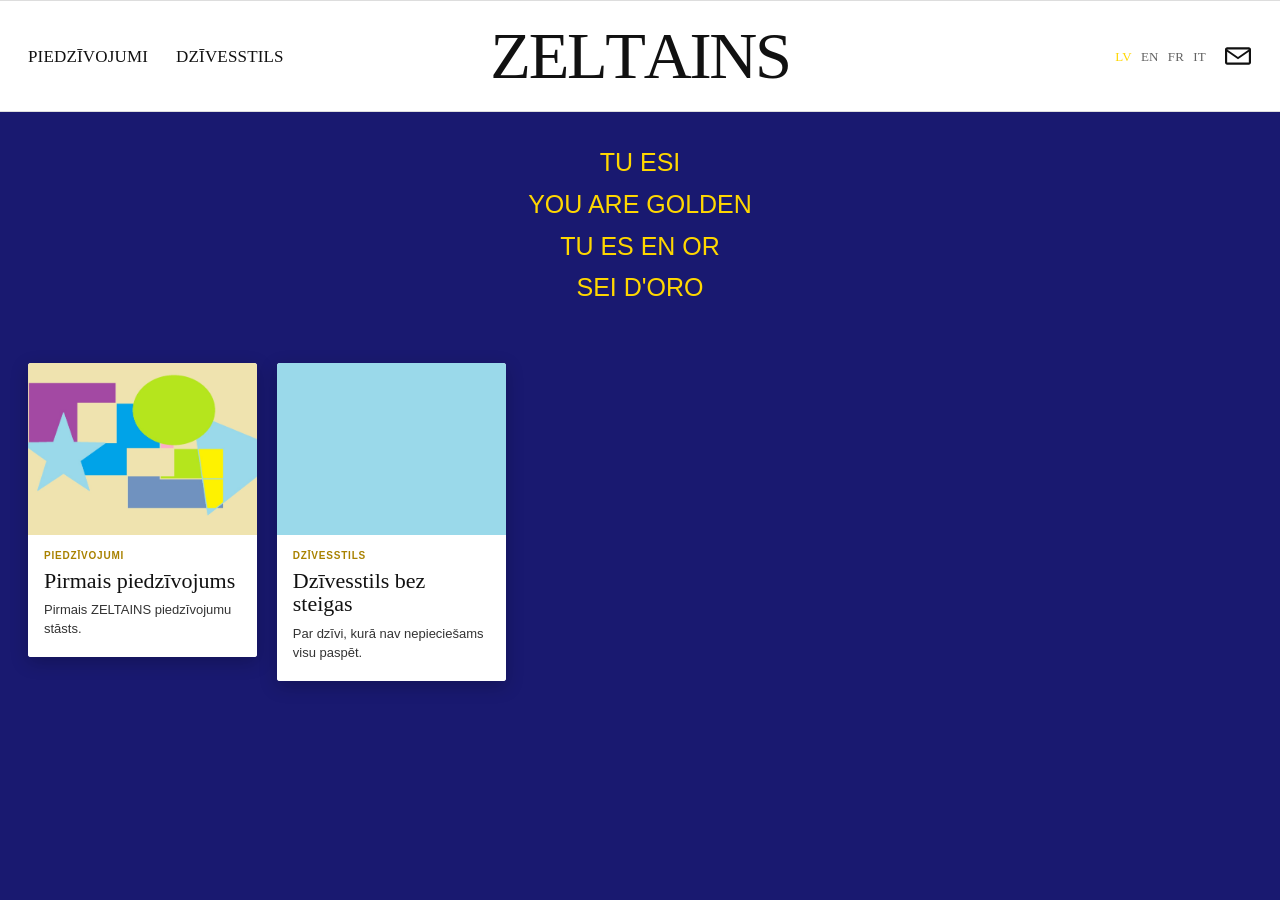
==== index.html @ d790211c "Mobilajā Zeltains pa vidu un izvēlnes vienā rindā, lapām url" ====
<!DOCTYPE html>
<html lang="lv">

<head>

    <meta charset="UTF-8">

    <meta
        name="viewport"
        content="width=device-width, initial-scale=1.0"
    >

    <title>ZELTAINS</title>

    <link
        rel="stylesheet"
        href="style.css"
    >

    <script
        src="navbar.js"
        defer
    ></script>

    <script
        src="data/raksti.js"
        defer
    ></script>

    <script
        src="js/cards.js"
        defer
    ></script>

</head>


<body>

    <main>

        <section class="hero-text">

            <p>Tu esi</p>

            <p>You are golden</p>

            <p>Tu es en or</p>

            <p>Sei d'oro</p>

        </section>


        <section
            class="raksti-container"
            data-category="all"
            data-limit="2"
        ></section>

    </main>

</body>

</html>
---- style.css ----
/* =========================================================
   ZELTAINS — GLOBAL STYLE
   ========================================================= */

@import url("css/base.css");
@import url("css/header.css");
@import url("css/cards.css");
@import url("css/pages.css");
@import url("css/contacts.css");
@import url("css/responsive.css");
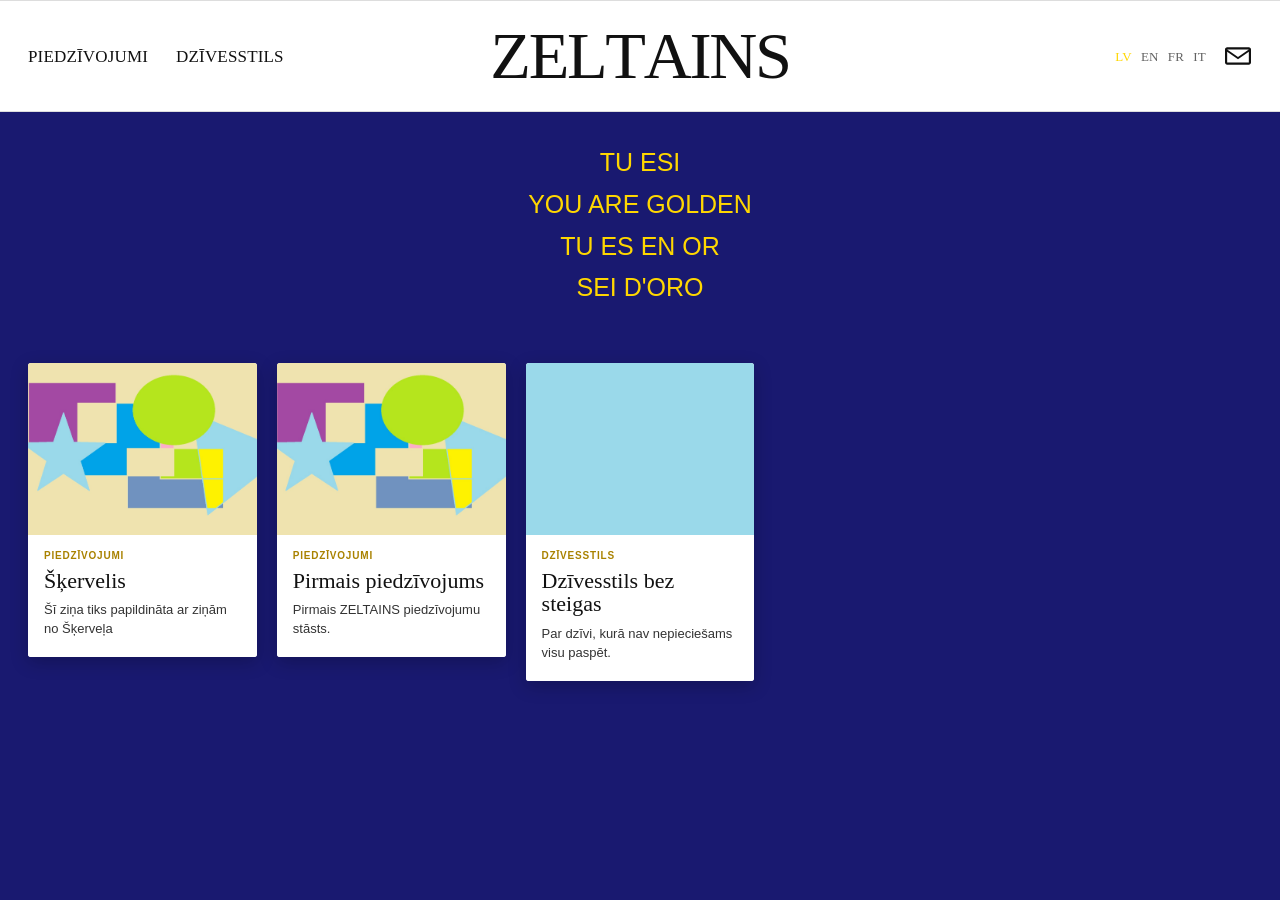
==== commit 8bd46165: "Sākumlapā rāda vairāk par 2 ierakstiem (šobrīd visus)" ====
--- a/index.html
+++ b/index.html
@@ -23,7 +23,7 @@
     ></script>
 
     <script
-        src="data/raksti.js"
+        src="https://identity.netlify.com/v1/netlify-identity-widget.js"
         defer
     ></script>
 
@@ -55,11 +55,39 @@
         <section
             class="raksti-container"
             data-category="all"
-            data-limit="2"
         ></section>
 
     </main>
 
+<script>
+    window.addEventListener(
+        "load",
+        function () {
+
+            if (!window.netlifyIdentity) {
+                return;
+            }
+
+
+            window.netlifyIdentity.on(
+                "init",
+                function () {
+
+                    if (
+                        /#(?:invite|recovery)_token=/.test(
+                            window.location.hash
+                        )
+                    ) {
+                        window.netlifyIdentity.open();
+                    }
+
+                }
+            );
+
+        }
+    );
+</script>
+
 </body>
 
 </html>
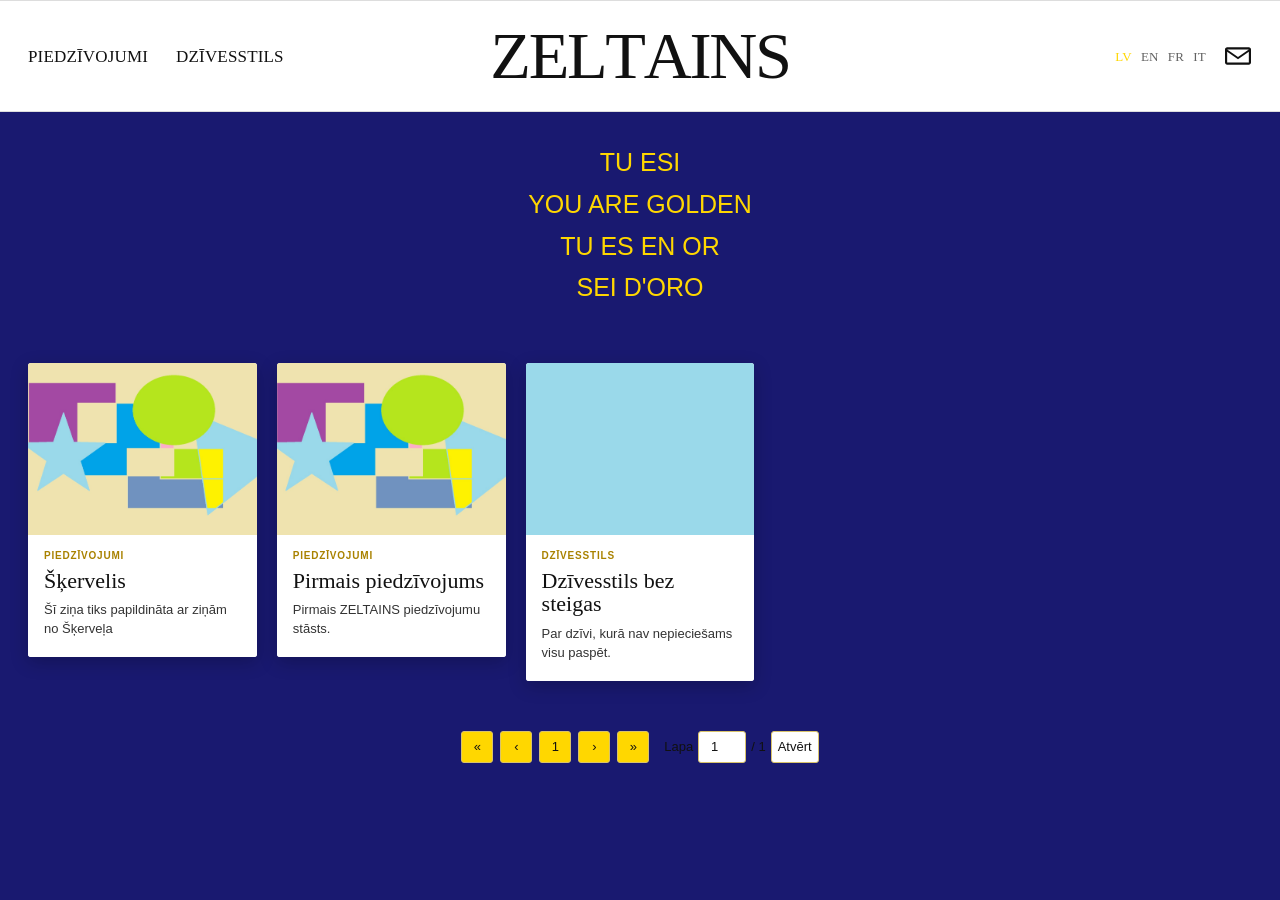
==== commit 1552981f: "35 raksti lapā" ====
--- a/index.html
+++ b/index.html
@@ -55,6 +55,7 @@
         <section
             class="raksti-container"
             data-category="all"
+            data-limit="35"
         ></section>
 
     </main>
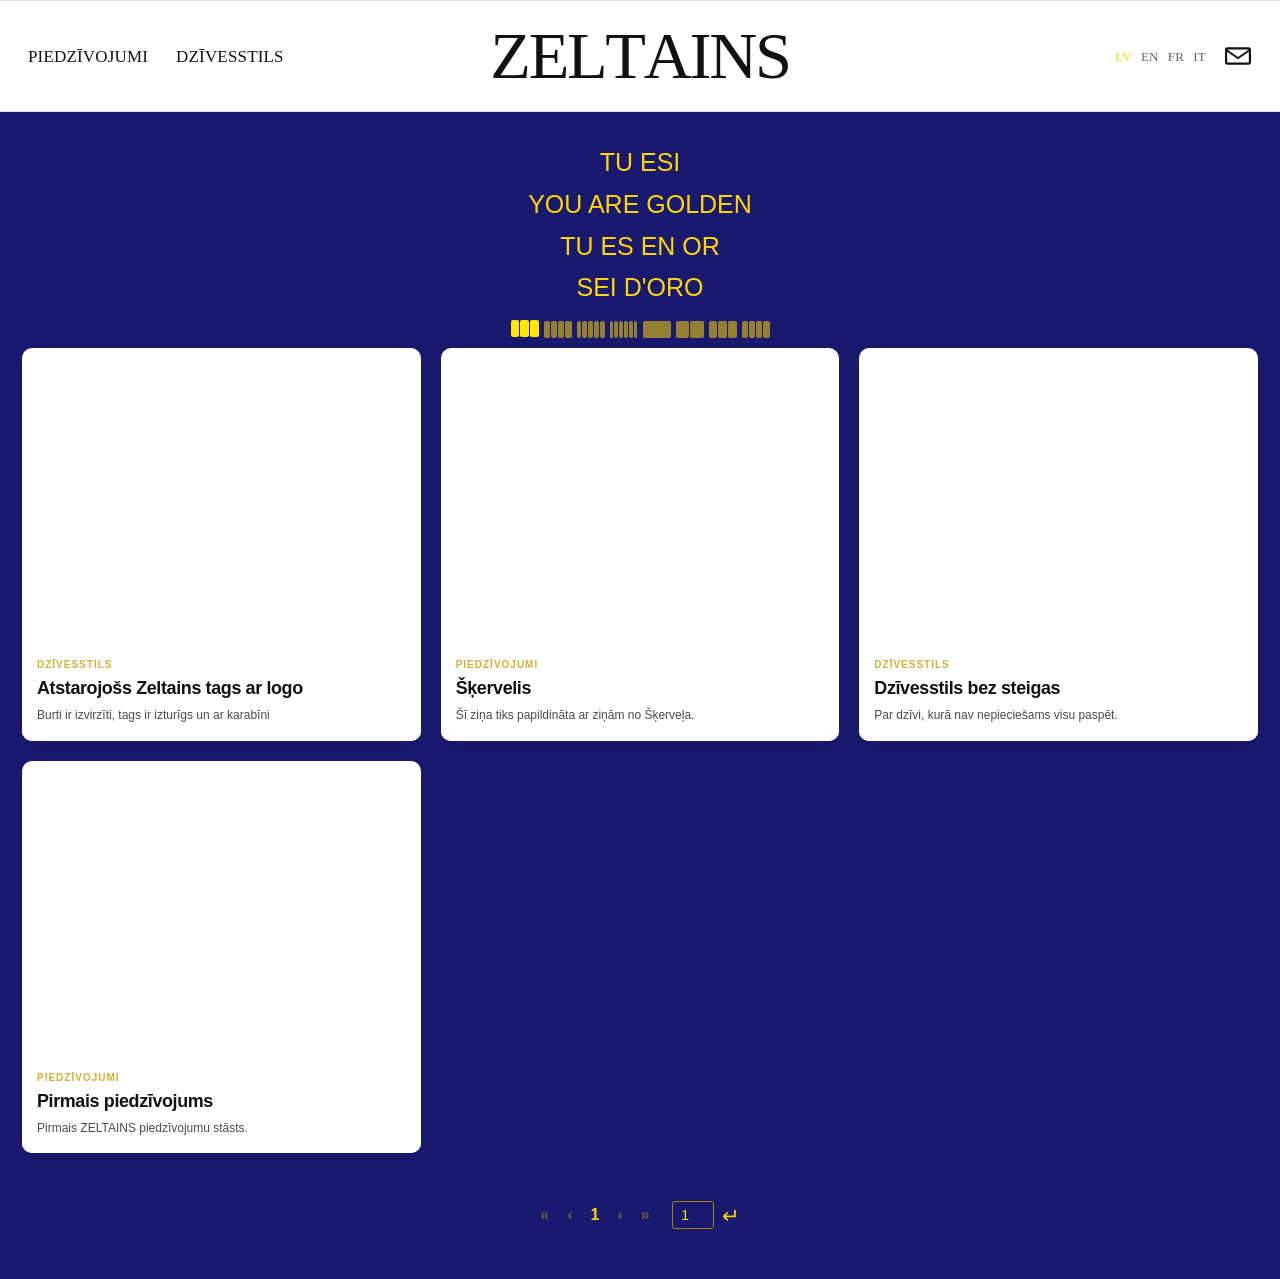
==== commit a7891ac5: "skati" ====
--- a/index.html
+++ b/index.html
@@ -55,7 +55,7 @@
         <section
             class="raksti-container"
             data-category="all"
-            data-limit="35"
+            data-limit="24"
         ></section>
 
     </main>
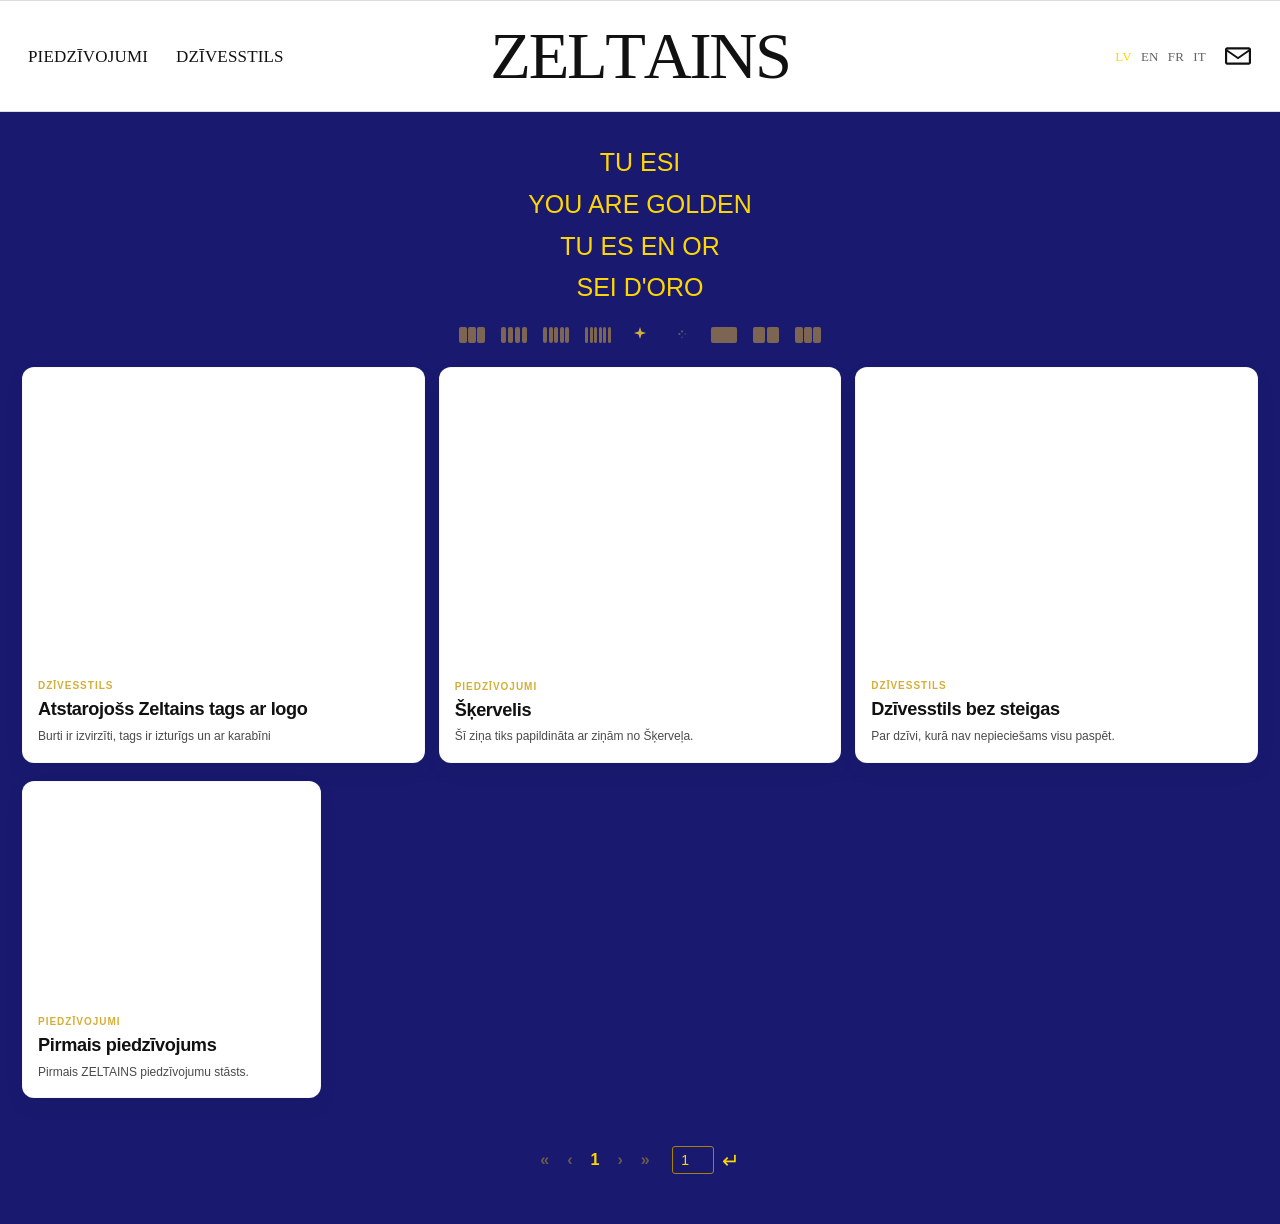
==== commit 7a2456ad: "editorial 24" ====
--- a/index.html
+++ b/index.html
@@ -11,6 +11,16 @@
     >
 
     <title>ZELTAINS</title>
+
+    <style>
+        html {
+            visibility: hidden;
+        }
+
+        html.lang-ready {
+            visibility: visible;
+        }
+    </style>
 
     <link
         rel="stylesheet"
